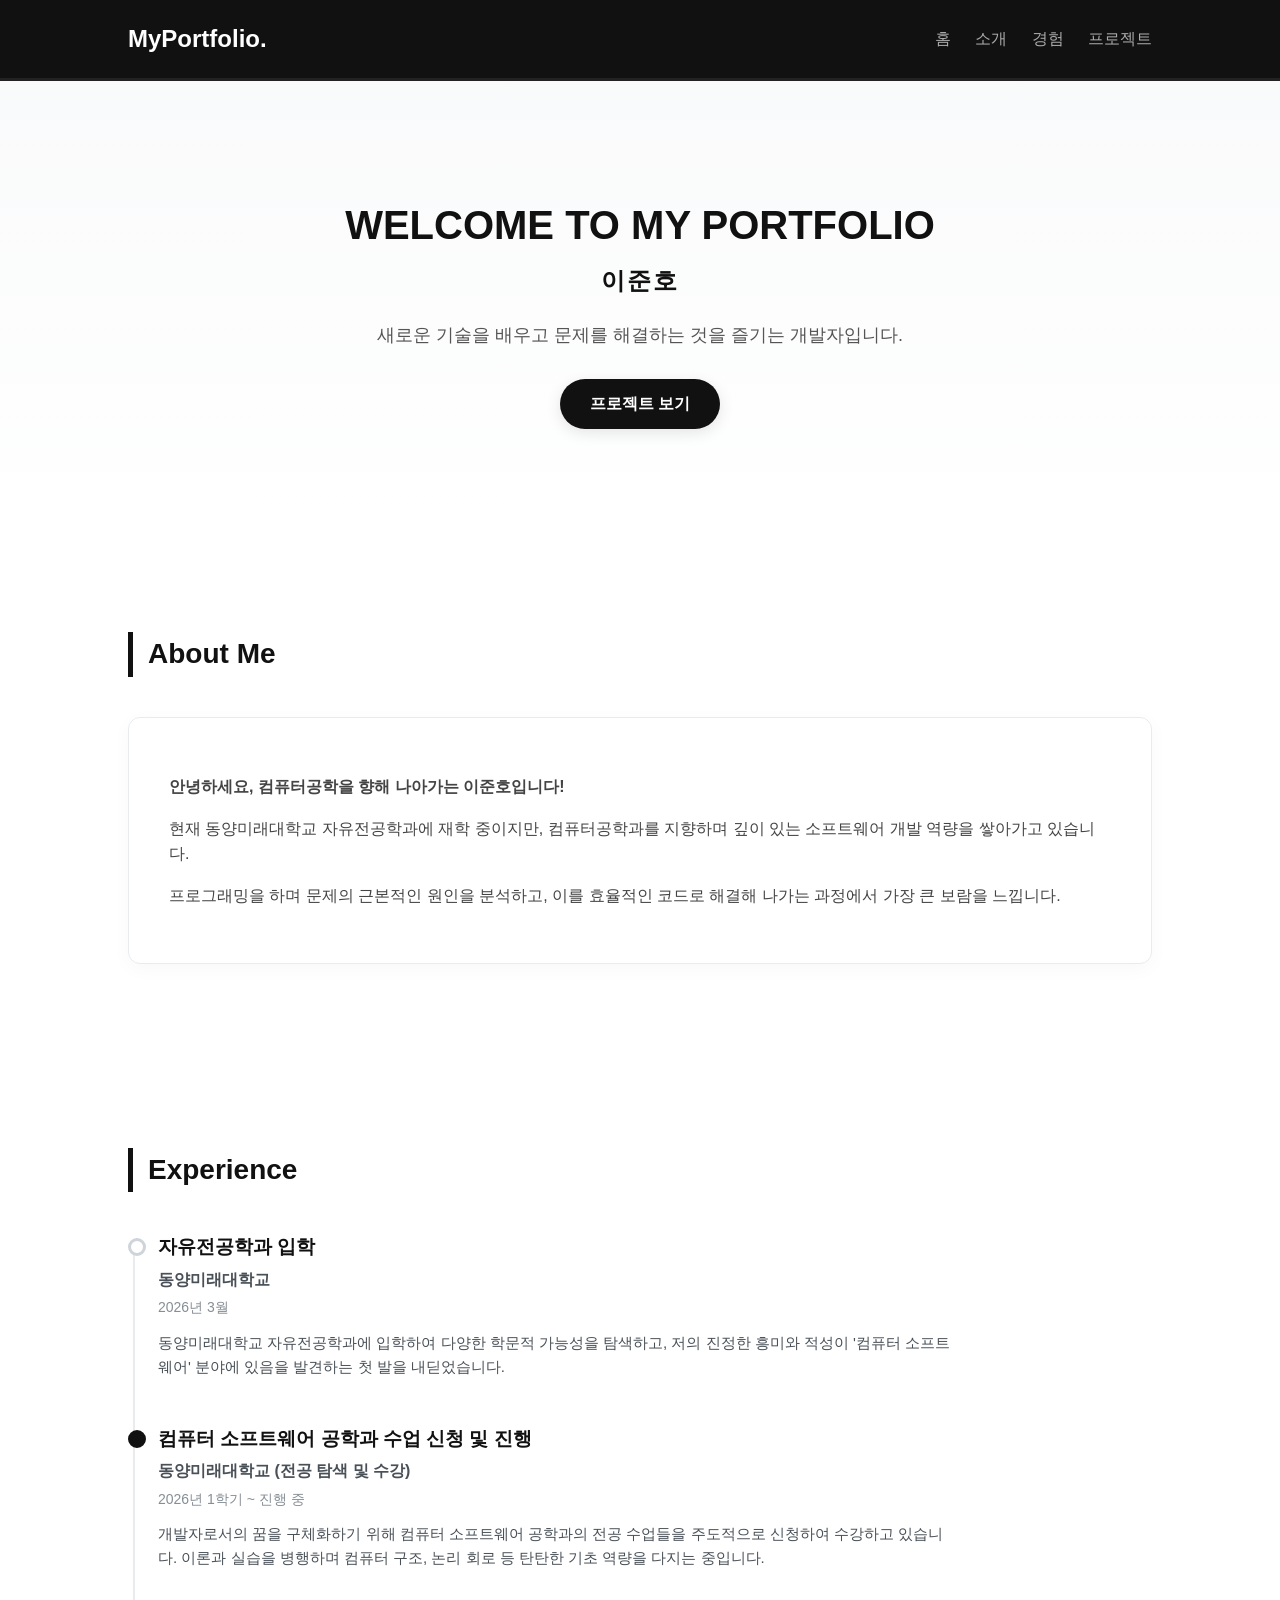
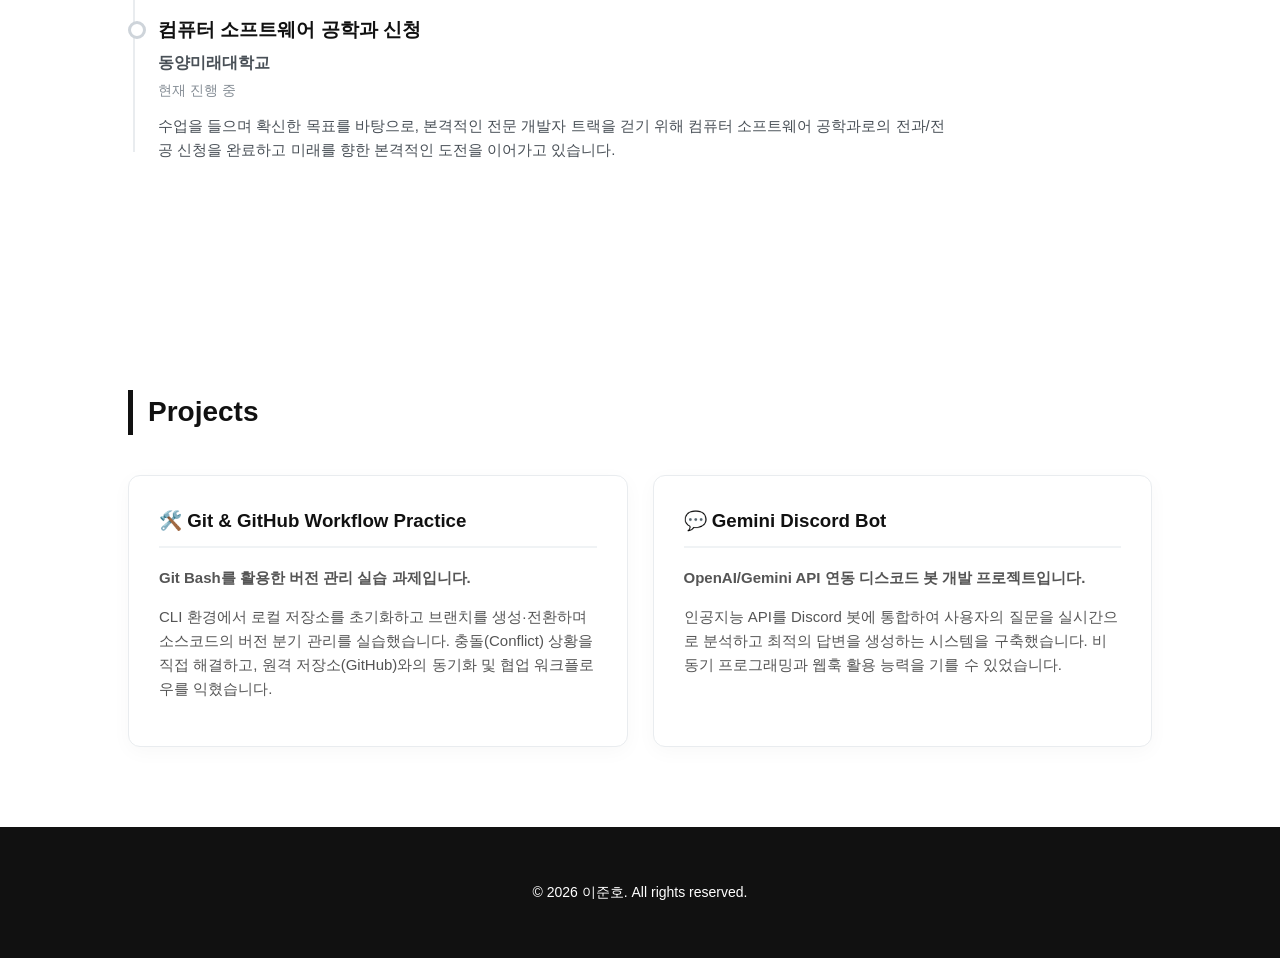
==== index.html @ fdf2a6be "Create index.html" ====
<!DOCTYPE html>
<html lang="ko">
<head>
    <meta charset="UTF-8">
    <meta name="viewport" content="width=device-width, initial-scale=1.0">
    <title>이준호 | Portfolio</title>
    <style>
        /* [CSS] 웹사이트 디자인 꾸미기 */
        
        /* 1. 전체 기본 설정 */
        body {
            font-family: 'Arial', sans-serif;
            line-height: 1.6;
            margin: 0;
            padding: 0;
            background-color: #ffffff; /* 전체 배경: 흰색 */
            color: #222222; /* 글자색: 진한 회색 */
        }

        /* 2. 상단 메뉴바 고정 설정 */
        header {
            background-color: #111111; /* 메뉴바: 검정색 */
            padding: 20px 10%;
            display: flex;
            justify-content: space-between;
            align-items: center;
            border-bottom: 3px solid #222222; /* 포인트 선: 짙은 회색으로 변경 */
            
            /* 상단 고정 */
            position: fixed;
            top: 0;
            left: 0;
            right: 0;
            z-index: 1000;
        }

        header .logo {
            font-size: 24px;
            font-weight: bold;
            color: #ffffff; /* 로고: 흰색 */
        }

        header nav a {
            color: #aaaaaa; /* 기본 메뉴 글자: 연한 회색 */
            text-decoration: none;
            margin-left: 20px;
            font-weight: 500;
            transition: 0.3s;
        }

        header nav a:hover {
            color: #ffffff; /* 마우스 올리면 흰색으로 선명하게 변경 */
        }

        /* 3. 메인 소개 섹션 */
        .hero {
            padding: 160px 10% 100px 10%;
            text-align: center;
            background: linear-gradient(to bottom, #f8f9fa, #ffffff); /* 부드러운 밝은 회색 그라데이션 */
        }

        .hero h1 {
            font-size: 40px;
            color: #111111;
            margin-bottom: 5px;
        }

        .hero .my-name {
            font-size: 24px;
            color: #111111; /* 이름: 검정색으로 변경 */
            font-weight: bold;
            margin-top: 0;
            margin-bottom: 20px;
            letter-spacing: 2px;
        }

        .hero p {
            font-size: 18px;
            color: #555555;
            margin-bottom: 30px;
        }

        /* 강조 버튼 스타일 */
        .btn {
            display: inline-block;
            background-color: #111111; /* 버튼 배경: 검정색으로 변경 */
            color: #ffffff;
            padding: 12px 30px;
            text-decoration: none;
            font-weight: bold;
            border-radius: 25px;
            transition: 0.3s;
            box-shadow: 0 4px 15px rgba(0, 0, 0, 0.1); /* 그림자 톤 다운 */
        }

        .btn:hover {
            background-color: #333333; /* 마우스 올리면 짙은 회색 */
            transform: scale(1.05);
        }

        /* 4. 본문 공통 섹션 스타일 */
        .container {
            padding: 80px 10%;
            scroll-margin-top: 80px; 
        }

        .section-title {
            font-size: 28px;
            color: #111111;
            border-left: 5px solid #111111; /* 왼쪽 세로선: 검정색으로 변경 */
            padding-left: 15px;
            margin-bottom: 40px;
            font-weight: bold;
        }

        /* 5. 자기 소개 카드 스타일 */
        .about-card {
            background-color: #ffffff;
            padding: 40px;
            border-radius: 12px;
            border: 1px solid #e9ecef;
            box-shadow: 0 5px 20px rgba(0, 0, 0, 0.03);
        }

        .about-card p {
            font-size: 16px;
            color: #444444;
            margin-bottom: 15px;
        }

        /* 6. 세로형 타임라인(Experience) 스타일 구조 */
        .timeline {
            position: relative;
            padding-left: 30px;
            margin-top: 20px;
        }

        .timeline::before {
            content: '';
            position: absolute;
            left: 5px;
            top: 10px;
            bottom: 10px;
            width: 2px;
            background-color: #e9ecef;
        }

        .timeline-item {
            position: relative;
            margin-bottom: 45px;
        }

        .timeline-item::before {
            content: '';
            position: absolute;
            left: -30px;
            top: 6px;
            width: 12px;
            height: 12px;
            border-radius: 50%;
            background-color: #ffffff;
            border: 3px solid #ced4da;
            z-index: 2;
            transition: 0.3s;
        }

        /* 활성화 상태의 타임라인 노드 색상 변경 */
        .timeline-item.active::before {
            border-color: #111111; /* 활성화 원 테두리: 검정색 */
            background-color: #111111; /* 활성화 원 내부: 검정색 */
        }

        .timeline-title {
            font-size: 19px;
            font-weight: bold;
            color: #111111;
            margin: 0 0 4px 0;
        }

        .timeline-subtitle {
            font-size: 16px;
            font-weight: bold;
            color: #495057; /* 서브타이틀: 단정한 다크 회색으로 변경 */
            margin: 0 0 4px 0;
        }

        .timeline-date {
            font-size: 14px;
            color: #868e96;
            margin: 0 0 12px 0;
        }

        .timeline-content {
            font-size: 15px;
            color: #495057;
            margin: 0;
            max-width: 800px;
        }

        /* 7. 프로젝트 리스트 배치 (그리드 레이아웃) */
        .grid {
            display: grid;
            grid-template-columns: repeat(auto-fit, minmax(280px, 1fr));
            gap: 25px;
        }

        .card {
            background-color: #ffffff;
            padding: 30px;
            border-radius: 12px;
            border: 1px solid #e9ecef;
            box-shadow: 0 5px 20px rgba(0, 0, 0, 0.03);
            transition: 0.3s;
        }

        .card:hover {
            transform: translateY(-5px);
            border-color: #111111; /* 카드 호버 시 테두리: 검정색으로 변경 */
        }

        .card h3 {
            margin-top: 0;
            color: #111111;
            border-bottom: 2px solid #f0f3f5;
            padding-bottom: 10px;
        }
        
        .card p {
            color: #555555;
            font-size: 15px;
            line-height: 1.6;
        }

        /* 8. 하단 정보 */
        footer {
            text-align: center;
            padding: 40px;
            background-color: #111111;
            color: #ffffff;
            font-size: 14px;
        }

        /* 스크롤 애니메이션 */
        html {
            scroll-behavior: smooth;
        }
    </style>
</head>
<body id="top">

    <header>
        <div class="logo">MyPortfolio.</div>
        <nav>
            <a href="#top">홈</a>
            <a href="#about">소개</a>
            <a href="#experience">경험</a>
            <a href="#projects">프로젝트</a>
        </nav>
    </header>

    <section class="hero">
        <h1>WELCOME TO MY PORTFOLIO</h1>
        <h2 class="my-name">이준호</h2> 
        <p>새로운 기술을 배우고 문제를 해결하는 것을 즐기는 개발자입니다.</p>
        <a href="#projects" class="btn">프로젝트 보기</a>
    </section>

    <section id="about" class="container">
        <h2 class="section-title">About Me</h2>
        <div class="about-card">
            <p><strong>안녕하세요, 컴퓨터공학을 향해 나아가는 이준호입니다!</strong></p>
            <p>현재 동양미래대학교 자유전공학과에 재학 중이지만, 컴퓨터공학과를 지향하며 깊이 있는 소프트웨어 개발 역량을 쌓아가고 있습니다.</p>
            <p>프로그래밍을 하며 문제의 근본적인 원인을 분석하고, 이를 효율적인 코드로 해결해 나가는 과정에서 가장 큰 보람을 느낍니다.</p>
        </div>
    </section>

    <section id="experience" class="container">
        <h2 class="section-title">Experience</h2>
        <div class="timeline">
            
            <div class="timeline-item">
                <h3 class="timeline-title">자유전공학과 입학</h3>
                <p class="timeline-subtitle">동양미래대학교</p>
                <p class="timeline-date">2026년 3월</p>
                <p class="timeline-content">동양미래대학교 자유전공학과에 입학하여 다양한 학문적 가능성을 탐색하고, 저의 진정한 흥미와 적성이 '컴퓨터 소프트웨어' 분야에 있음을 발견하는 첫 발을 내딛었습니다.</p>
            </div>

            <div class="timeline-item active">
                <h3 class="timeline-title">컴퓨터 소프트웨어 공학과 수업 신청 및 진행</h3>
                <p class="timeline-subtitle">동양미래대학교 (전공 탐색 및 수강)</p>
                <p class="timeline-date">2026년 1학기 ~ 진행 중</p>
                <p class="timeline-content">개발자로서의 꿈을 구체화하기 위해 컴퓨터 소프트웨어 공학과의 전공 수업들을 주도적으로 신청하여 수강하고 있습니다. 이론과 실습을 병행하며 컴퓨터 구조, 논리 회로 등 탄탄한 기초 역량을 다지는 중입니다.</p>
            </div>
            
            <div class="timeline-item">
                <h3 class="timeline-title">컴퓨터 소프트웨어 공학과 신청</h3>
                <p class="timeline-subtitle">동양미래대학교</p>
                <p class="timeline-date">현재 진행 중</p>
                <p class="timeline-content">수업을 들으며 확신한 목표를 바탕으로, 본격적인 전문 개발자 트랙을 걷기 위해 컴퓨터 소프트웨어 공학과로의 전과/전공 신청을 완료하고 미래를 향한 본격적인 도전을 이어가고 있습니다.</p>
            </div>
            
        </div>
    </section>

    <section id="projects" class="container">
        <h2 class="section-title">Projects</h2>
        <div class="grid">
            <div class="card">
                <h3>🛠️ Git & GitHub Workflow Practice</h3>
                <p><strong>Git Bash를 활용한 버전 관리 실습 과제입니다.</strong></p>
                <p>CLI 환경에서 로컬 저장소를 초기화하고 브랜치를 생성·전환하며 소스코드의 버전 분기 관리를 실습했습니다. 충돌(Conflict) 상황을 직접 해결하고, 원격 저장소(GitHub)와의 동기화 및 협업 워크플로우를 익혔습니다.</p>
            </div>
            
            <div class="card">
                <h3>💬 Gemini Discord Bot</h3>
                <p><strong>OpenAI/Gemini API 연동 디스코드 봇 개발 프로젝트입니다.</strong></p>
                <p>인공지능 API를 Discord 봇에 통합하여 사용자의 질문을 실시간으로 분석하고 최적의 답변을 생성하는 시스템을 구축했습니다. 비동기 프로그래밍과 웹훅 활용 능력을 기를 수 있었습니다.</p>
            </div>
        </div>
    </section>

    <footer>
        <p>© 2026 이준호. All rights reserved.</p>
    </footer>

</body>
</html>
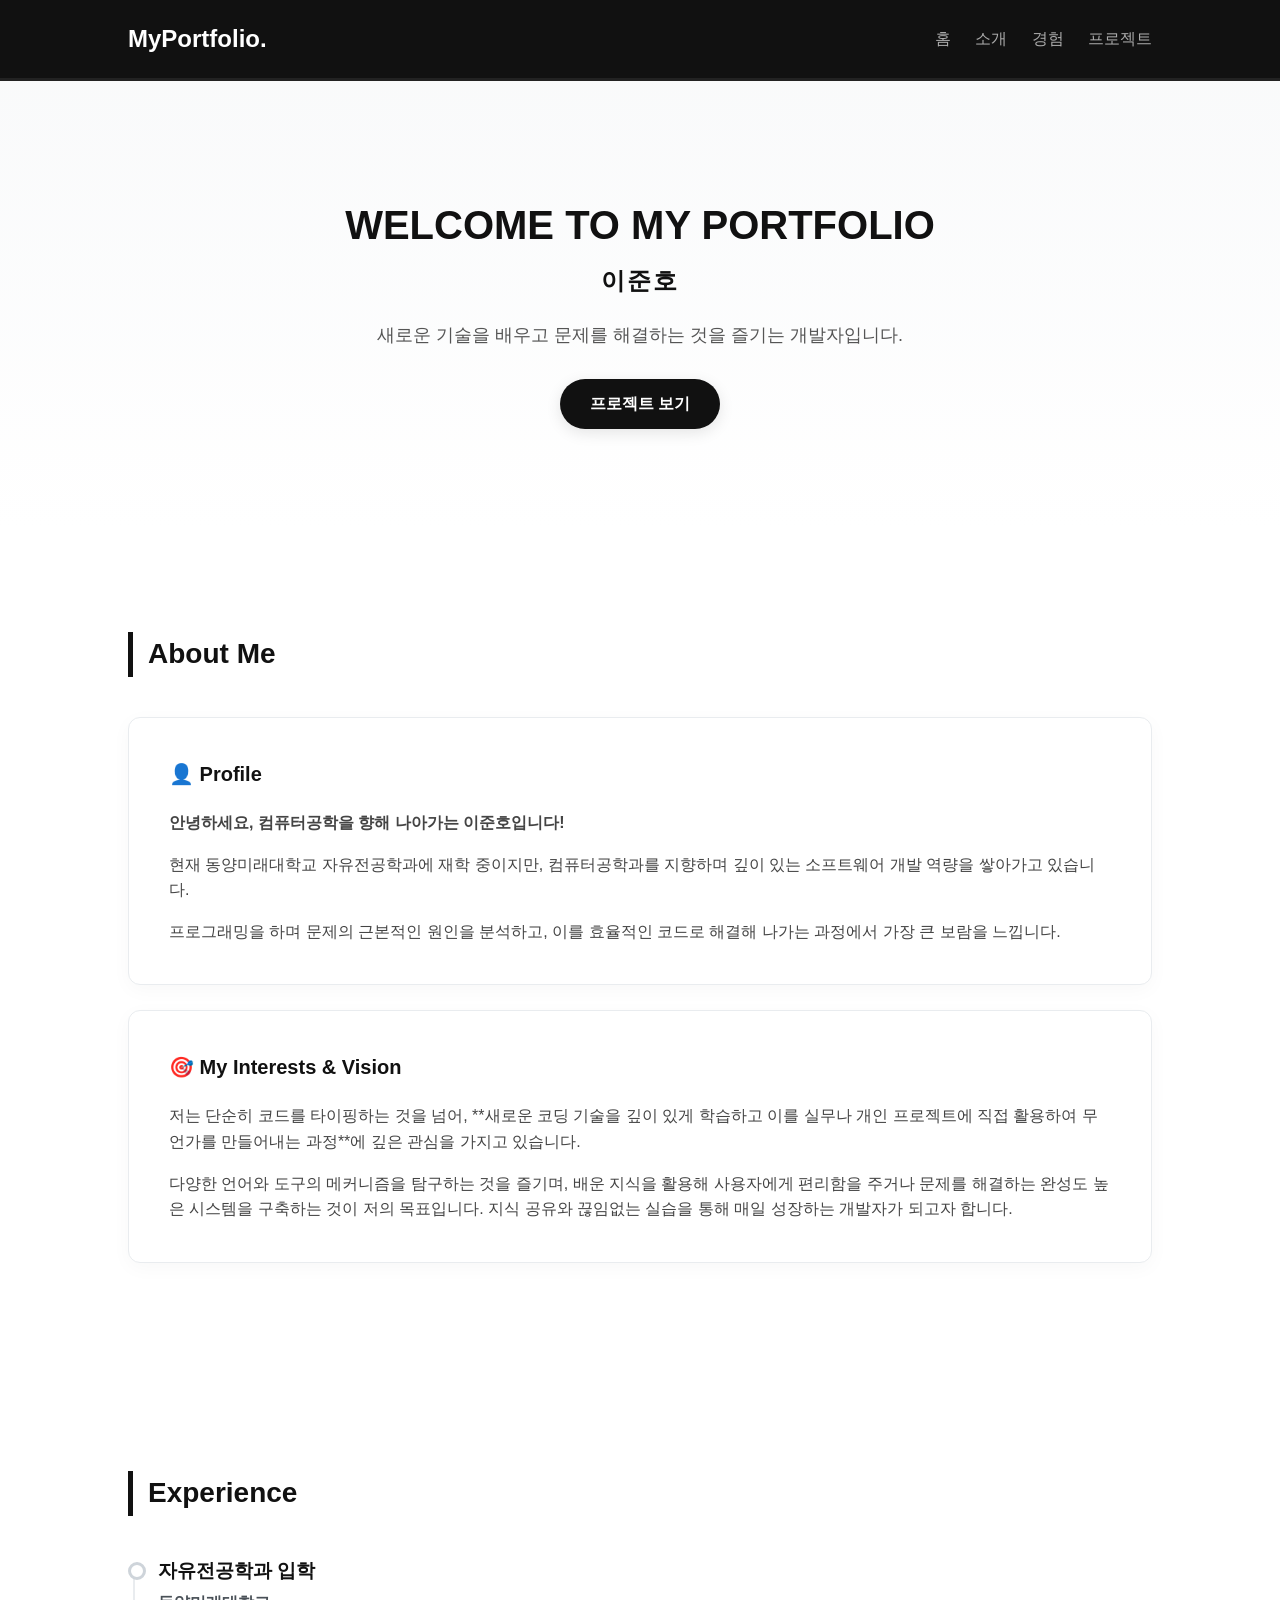
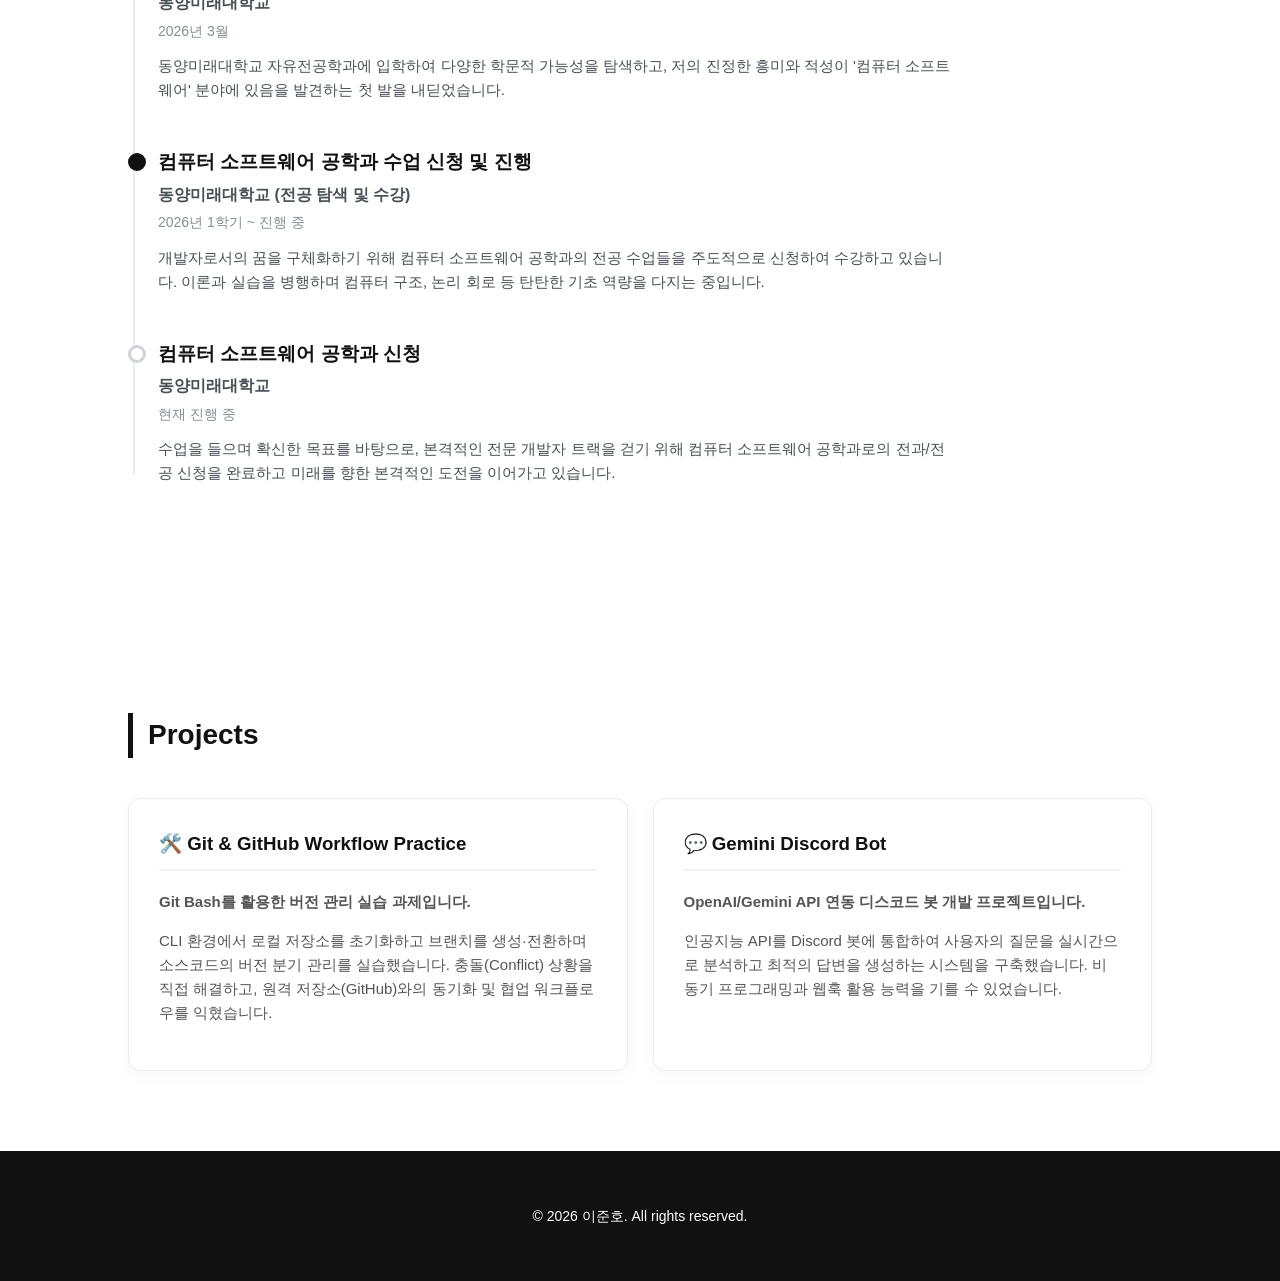
==== commit e2706731: "Update index.html" ====
--- a/index.html
+++ b/index.html
@@ -24,7 +24,7 @@
             display: flex;
             justify-content: space-between;
             align-items: center;
-            border-bottom: 3px solid #222222; /* 포인트 선: 짙은 회색으로 변경 */
+            border-bottom: 3px solid #222222; /* 포인트 선: 짙은 회색 */
             
             /* 상단 고정 */
             position: fixed;
@@ -49,14 +49,14 @@
         }
 
         header nav a:hover {
-            color: #ffffff; /* 마우스 올리면 흰색으로 선명하게 변경 */
+            color: #ffffff; /* 마우스 올리면 흰색 */
         }
 
         /* 3. 메인 소개 섹션 */
         .hero {
             padding: 160px 10% 100px 10%;
             text-align: center;
-            background: linear-gradient(to bottom, #f8f9fa, #ffffff); /* 부드러운 밝은 회색 그라데이션 */
+            background: linear-gradient(to bottom, #f8f9fa, #ffffff); 
         }
 
         .hero h1 {
@@ -67,7 +67,7 @@
 
         .hero .my-name {
             font-size: 24px;
-            color: #111111; /* 이름: 검정색으로 변경 */
+            color: #111111; 
             font-weight: bold;
             margin-top: 0;
             margin-bottom: 20px;
@@ -83,18 +83,18 @@
         /* 강조 버튼 스타일 */
         .btn {
             display: inline-block;
-            background-color: #111111; /* 버튼 배경: 검정색으로 변경 */
+            background-color: #111111; 
             color: #ffffff;
             padding: 12px 30px;
             text-decoration: none;
             font-weight: bold;
             border-radius: 25px;
             transition: 0.3s;
-            box-shadow: 0 4px 15px rgba(0, 0, 0, 0.1); /* 그림자 톤 다운 */
+            box-shadow: 0 4px 15px rgba(0, 0, 0, 0.1); 
         }
 
         .btn:hover {
-            background-color: #333333; /* 마우스 올리면 짙은 회색 */
+            background-color: #333333; 
             transform: scale(1.05);
         }
 
@@ -107,7 +107,7 @@
         .section-title {
             font-size: 28px;
             color: #111111;
-            border-left: 5px solid #111111; /* 왼쪽 세로선: 검정색으로 변경 */
+            border-left: 5px solid #111111; /* 왼쪽 세로선: 검정색 */
             padding-left: 15px;
             margin-bottom: 40px;
             font-weight: bold;
@@ -120,12 +120,24 @@
             border-radius: 12px;
             border: 1px solid #e9ecef;
             box-shadow: 0 5px 20px rgba(0, 0, 0, 0.03);
+            margin-bottom: 25px; /* 박스 간격 설정을 위해 추가 */
+        }
+
+        .about-card h3 {
+            margin-top: 0;
+            margin-bottom: 20px;
+            font-size: 20px;
+            color: #111111;
         }
 
         .about-card p {
             font-size: 16px;
             color: #444444;
             margin-bottom: 15px;
+        }
+
+        .about-card p:last-child {
+            margin-bottom: 0;
         }
 
         /* 6. 세로형 타임라인(Experience) 스타일 구조 */
@@ -164,10 +176,10 @@
             transition: 0.3s;
         }
 
-        /* 활성화 상태의 타임라인 노드 색상 변경 */
+        /* 활성화 상태의 타임라인 노드 색상 */
         .timeline-item.active::before {
-            border-color: #111111; /* 활성화 원 테두리: 검정색 */
-            background-color: #111111; /* 활성화 원 내부: 검정색 */
+            border-color: #111111; 
+            background-color: #111111; 
         }
 
         .timeline-title {
@@ -180,7 +192,7 @@
         .timeline-subtitle {
             font-size: 16px;
             font-weight: bold;
-            color: #495057; /* 서브타이틀: 단정한 다크 회색으로 변경 */
+            color: #495057; 
             margin: 0 0 4px 0;
         }
 
@@ -215,7 +227,7 @@
 
         .card:hover {
             transform: translateY(-5px);
-            border-color: #111111; /* 카드 호버 시 테두리: 검정색으로 변경 */
+            border-color: #111111; 
         }
 
         .card h3 {
@@ -248,6 +260,7 @@
 </head>
 <body id="top">
 
+    <!-- 상단 영역 -->
     <header>
         <div class="logo">MyPortfolio.</div>
         <nav>
@@ -258,6 +271,7 @@
         </nav>
     </header>
 
+    <!-- 메인 타이틀 영역 -->
     <section class="hero">
         <h1>WELCOME TO MY PORTFOLIO</h1>
         <h2 class="my-name">이준호</h2> 
@@ -265,19 +279,32 @@
         <a href="#projects" class="btn">프로젝트 보기</a>
     </section>
 
+    <!-- 자기 소개 섹션 -->
     <section id="about" class="container">
         <h2 class="section-title">About Me</h2>
+        
+        <!-- 첫 번째 박스: 기본 인적 사항 및 학업 트랙 -->
         <div class="about-card">
+            <h3>👤 Profile</h3>
             <p><strong>안녕하세요, 컴퓨터공학을 향해 나아가는 이준호입니다!</strong></p>
             <p>현재 동양미래대학교 자유전공학과에 재학 중이지만, 컴퓨터공학과를 지향하며 깊이 있는 소프트웨어 개발 역량을 쌓아가고 있습니다.</p>
             <p>프로그래밍을 하며 문제의 근본적인 원인을 분석하고, 이를 효율적인 코드로 해결해 나가는 과정에서 가장 큰 보람을 느낍니다.</p>
         </div>
+
+        <!-- 두 번째 박스: 관심 분야 및 개발 비전 (새롭게 추가된 영역!) -->
+        <div class="about-card">
+            <h3>🎯 My Interests & Vision</h3>
+            <p>저는 단순히 코드를 타이핑하는 것을 넘어, **새로운 코딩 기술을 깊이 있게 학습하고 이를 실무나 개인 프로젝트에 직접 활용하여 무언가를 만들어내는 과정**에 깊은 관심을 가지고 있습니다.</p>
+            <p>다양한 언어와 도구의 메커니즘을 탐구하는 것을 즐기며, 배운 지식을 활용해 사용자에게 편리함을 주거나 문제를 해결하는 완성도 높은 시스템을 구축하는 것이 저의 목표입니다. 지식 공유와 끊임없는 실습을 통해 매일 성장하는 개발자가 되고자 합니다.</p>
+        </div>
     </section>
 
+    <!-- 경험 섹션 -->
     <section id="experience" class="container">
         <h2 class="section-title">Experience</h2>
         <div class="timeline">
             
+            <!-- 항목 1: 자유전공학과 입학 -->
             <div class="timeline-item">
                 <h3 class="timeline-title">자유전공학과 입학</h3>
                 <p class="timeline-subtitle">동양미래대학교</p>
@@ -285,6 +312,7 @@
                 <p class="timeline-content">동양미래대학교 자유전공학과에 입학하여 다양한 학문적 가능성을 탐색하고, 저의 진정한 흥미와 적성이 '컴퓨터 소프트웨어' 분야에 있음을 발견하는 첫 발을 내딛었습니다.</p>
             </div>
 
+            <!-- 항목 2: 수업 진행 -->
             <div class="timeline-item active">
                 <h3 class="timeline-title">컴퓨터 소프트웨어 공학과 수업 신청 및 진행</h3>
                 <p class="timeline-subtitle">동양미래대학교 (전공 탐색 및 수강)</p>
@@ -292,6 +320,7 @@
                 <p class="timeline-content">개발자로서의 꿈을 구체화하기 위해 컴퓨터 소프트웨어 공학과의 전공 수업들을 주도적으로 신청하여 수강하고 있습니다. 이론과 실습을 병행하며 컴퓨터 구조, 논리 회로 등 탄탄한 기초 역량을 다지는 중입니다.</p>
             </div>
             
+            <!-- 항목 3: 학과 신청 -->
             <div class="timeline-item">
                 <h3 class="timeline-title">컴퓨터 소프트웨어 공학과 신청</h3>
                 <p class="timeline-subtitle">동양미래대학교</p>
@@ -302,15 +331,18 @@
         </div>
     </section>
 
+    <!-- 프로젝트 섹션 -->
     <section id="projects" class="container">
         <h2 class="section-title">Projects</h2>
         <div class="grid">
+            <!-- 첫 번째 박스: Git Bash 실습 과제 -->
             <div class="card">
                 <h3>🛠️ Git & GitHub Workflow Practice</h3>
                 <p><strong>Git Bash를 활용한 버전 관리 실습 과제입니다.</strong></p>
                 <p>CLI 환경에서 로컬 저장소를 초기화하고 브랜치를 생성·전환하며 소스코드의 버전 분기 관리를 실습했습니다. 충돌(Conflict) 상황을 직접 해결하고, 원격 저장소(GitHub)와의 동기화 및 협업 워크플로우를 익혔습니다.</p>
             </div>
             
+            <!-- 두 번째 박스: 디스코드 봇 -->
             <div class="card">
                 <h3>💬 Gemini Discord Bot</h3>
                 <p><strong>OpenAI/Gemini API 연동 디스코드 봇 개발 프로젝트입니다.</strong></p>
@@ -319,6 +351,7 @@
         </div>
     </section>
 
+    <!-- 하단 영역 -->
     <footer>
         <p>© 2026 이준호. All rights reserved.</p>
     </footer>
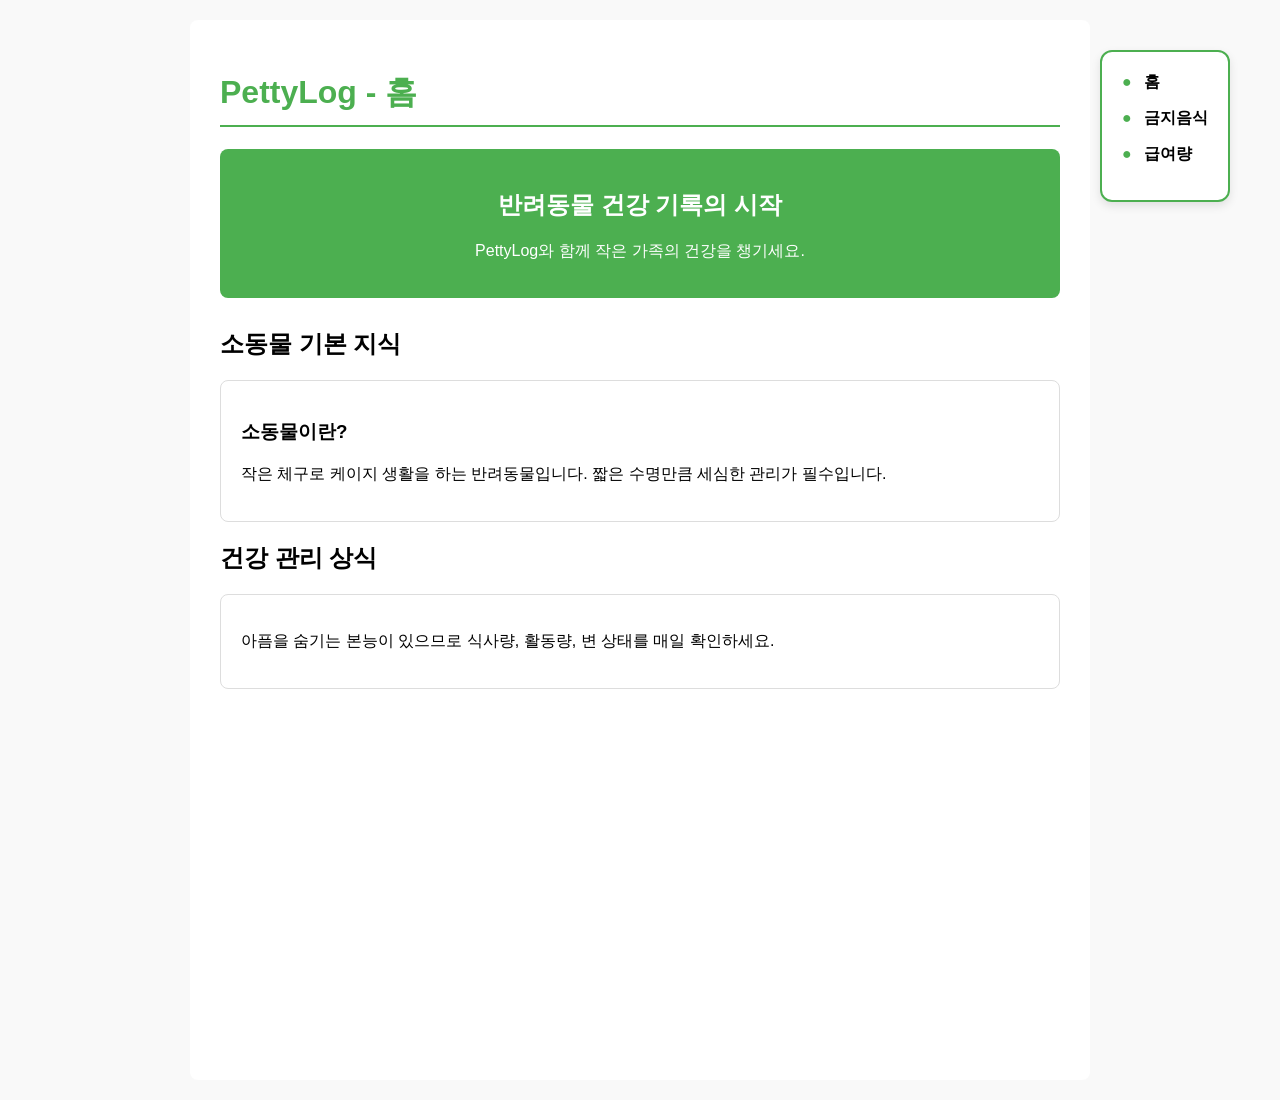
==== commit ecfe6a16: "Update and rename home.html to index.html" ====
--- a/index.html
+++ b/index.html
@@ -1,360 +1,36 @@
-<!DOCTYPE html>
-<html lang="ko">
-<head>
-    <meta charset="UTF-8">
-    <meta name="viewport" content="width=device-width, initial-scale=1.0">
-    <title>이준호 | Portfolio</title>
-    <style>
-        /* [CSS] 웹사이트 디자인 꾸미기 */
-        
-        /* 1. 전체 기본 설정 */
-        body {
-            font-family: 'Arial', sans-serif;
-            line-height: 1.6;
-            margin: 0;
-            padding: 0;
-            background-color: #ffffff; /* 전체 배경: 흰색 */
-            color: #222222; /* 글자색: 진한 회색 */
-        }
-
-        /* 2. 상단 메뉴바 고정 설정 */
-        header {
-            background-color: #111111; /* 메뉴바: 검정색 */
-            padding: 20px 10%;
-            display: flex;
-            justify-content: space-between;
-            align-items: center;
-            border-bottom: 3px solid #222222; /* 포인트 선: 짙은 회색 */
-            
-            /* 상단 고정 */
-            position: fixed;
-            top: 0;
-            left: 0;
-            right: 0;
-            z-index: 1000;
-        }
-
-        header .logo {
-            font-size: 24px;
-            font-weight: bold;
-            color: #ffffff; /* 로고: 흰색 */
-        }
-
-        header nav a {
-            color: #aaaaaa; /* 기본 메뉴 글자: 연한 회색 */
-            text-decoration: none;
-            margin-left: 20px;
-            font-weight: 500;
-            transition: 0.3s;
-        }
-
-        header nav a:hover {
-            color: #ffffff; /* 마우스 올리면 흰색 */
-        }
-
-        /* 3. 메인 소개 섹션 */
-        .hero {
-            padding: 160px 10% 100px 10%;
-            text-align: center;
-            background: linear-gradient(to bottom, #f8f9fa, #ffffff); 
-        }
-
-        .hero h1 {
-            font-size: 40px;
-            color: #111111;
-            margin-bottom: 5px;
-        }
-
-        .hero .my-name {
-            font-size: 24px;
-            color: #111111; 
-            font-weight: bold;
-            margin-top: 0;
-            margin-bottom: 20px;
-            letter-spacing: 2px;
-        }
-
-        .hero p {
-            font-size: 18px;
-            color: #555555;
-            margin-bottom: 30px;
-        }
-
-        /* 강조 버튼 스타일 */
-        .btn {
-            display: inline-block;
-            background-color: #111111; 
-            color: #ffffff;
-            padding: 12px 30px;
-            text-decoration: none;
-            font-weight: bold;
-            border-radius: 25px;
-            transition: 0.3s;
-            box-shadow: 0 4px 15px rgba(0, 0, 0, 0.1); 
-        }
-
-        .btn:hover {
-            background-color: #333333; 
-            transform: scale(1.05);
-        }
-
-        /* 4. 본문 공통 섹션 스타일 */
-        .container {
-            padding: 80px 10%;
-            scroll-margin-top: 80px; 
-        }
-
-        .section-title {
-            font-size: 28px;
-            color: #111111;
-            border-left: 5px solid #111111; /* 왼쪽 세로선: 검정색 */
-            padding-left: 15px;
-            margin-bottom: 40px;
-            font-weight: bold;
-        }
-
-        /* 5. 자기 소개 카드 스타일 */
-        .about-card {
-            background-color: #ffffff;
-            padding: 40px;
-            border-radius: 12px;
-            border: 1px solid #e9ecef;
-            box-shadow: 0 5px 20px rgba(0, 0, 0, 0.03);
-            margin-bottom: 25px; /* 박스 간격 설정을 위해 추가 */
-        }
-
-        .about-card h3 {
-            margin-top: 0;
-            margin-bottom: 20px;
-            font-size: 20px;
-            color: #111111;
-        }
-
-        .about-card p {
-            font-size: 16px;
-            color: #444444;
-            margin-bottom: 15px;
-        }
-
-        .about-card p:last-child {
-            margin-bottom: 0;
-        }
-
-        /* 6. 세로형 타임라인(Experience) 스타일 구조 */
-        .timeline {
-            position: relative;
-            padding-left: 30px;
-            margin-top: 20px;
-        }
-
-        .timeline::before {
-            content: '';
-            position: absolute;
-            left: 5px;
-            top: 10px;
-            bottom: 10px;
-            width: 2px;
-            background-color: #e9ecef;
-        }
-
-        .timeline-item {
-            position: relative;
-            margin-bottom: 45px;
-        }
-
-        .timeline-item::before {
-            content: '';
-            position: absolute;
-            left: -30px;
-            top: 6px;
-            width: 12px;
-            height: 12px;
-            border-radius: 50%;
-            background-color: #ffffff;
-            border: 3px solid #ced4da;
-            z-index: 2;
-            transition: 0.3s;
-        }
-
-        /* 활성화 상태의 타임라인 노드 색상 */
-        .timeline-item.active::before {
-            border-color: #111111; 
-            background-color: #111111; 
-        }
-
-        .timeline-title {
-            font-size: 19px;
-            font-weight: bold;
-            color: #111111;
-            margin: 0 0 4px 0;
-        }
-
-        .timeline-subtitle {
-            font-size: 16px;
-            font-weight: bold;
-            color: #495057; 
-            margin: 0 0 4px 0;
-        }
-
-        .timeline-date {
-            font-size: 14px;
-            color: #868e96;
-            margin: 0 0 12px 0;
-        }
-
-        .timeline-content {
-            font-size: 15px;
-            color: #495057;
-            margin: 0;
-            max-width: 800px;
-        }
-
-        /* 7. 프로젝트 리스트 배치 (그리드 레이아웃) */
-        .grid {
-            display: grid;
-            grid-template-columns: repeat(auto-fit, minmax(280px, 1fr));
-            gap: 25px;
-        }
-
-        .card {
-            background-color: #ffffff;
-            padding: 30px;
-            border-radius: 12px;
-            border: 1px solid #e9ecef;
-            box-shadow: 0 5px 20px rgba(0, 0, 0, 0.03);
-            transition: 0.3s;
-        }
-
-        .card:hover {
-            transform: translateY(-5px);
-            border-color: #111111; 
-        }
-
-        .card h3 {
-            margin-top: 0;
-            color: #111111;
-            border-bottom: 2px solid #f0f3f5;
-            padding-bottom: 10px;
-        }
-        
-        .card p {
-            color: #555555;
-            font-size: 15px;
-            line-height: 1.6;
-        }
-
-        /* 8. 하단 정보 */
-        footer {
-            text-align: center;
-            padding: 40px;
-            background-color: #111111;
-            color: #ffffff;
-            font-size: 14px;
-        }
-
-        /* 스크롤 애니메이션 */
-        html {
-            scroll-behavior: smooth;
-        }
-    </style>
-</head>
-<body id="top">
-
-    <!-- 상단 영역 -->
-    <header>
-        <div class="logo">MyPortfolio.</div>
-        <nav>
-            <a href="#top">홈</a>
-            <a href="#about">소개</a>
-            <a href="#experience">경험</a>
-            <a href="#projects">프로젝트</a>
-        </nav>
-    </header>
-
-    <!-- 메인 타이틀 영역 -->
-    <section class="hero">
-        <h1>WELCOME TO MY PORTFOLIO</h1>
-        <h2 class="my-name">이준호</h2> 
-        <p>새로운 기술을 배우고 문제를 해결하는 것을 즐기는 개발자입니다.</p>
-        <a href="#projects" class="btn">프로젝트 보기</a>
-    </section>
-
-    <!-- 자기 소개 섹션 -->
-    <section id="about" class="container">
-        <h2 class="section-title">About Me</h2>
-        
-        <!-- 첫 번째 박스: 기본 인적 사항 및 학업 트랙 -->
-        <div class="about-card">
-            <h3>👤 Profile</h3>
-            <p><strong>안녕하세요, 컴퓨터공학을 향해 나아가는 이준호입니다!</strong></p>
-            <p>현재 동양미래대학교 자유전공학과에 재학 중이지만, 컴퓨터공학과를 지향하며 깊이 있는 소프트웨어 개발 역량을 쌓아가고 있습니다.</p>
-            <p>프로그래밍을 하며 문제의 근본적인 원인을 분석하고, 이를 효율적인 코드로 해결해 나가는 과정에서 가장 큰 보람을 느낍니다.</p>
-        </div>
-
-        <!-- 두 번째 박스: 관심 분야 및 개발 비전 (새롭게 추가된 영역!) -->
-        <div class="about-card">
-            <h3>🎯 My Interests & Vision</h3>
-            <p>저는 단순히 코드를 타이핑하는 것을 넘어, **새로운 코딩 기술을 깊이 있게 학습하고 이를 실무나 개인 프로젝트에 직접 활용하여 무언가를 만들어내는 과정**에 깊은 관심을 가지고 있습니다.</p>
-            <p>다양한 언어와 도구의 메커니즘을 탐구하는 것을 즐기며, 배운 지식을 활용해 사용자에게 편리함을 주거나 문제를 해결하는 완성도 높은 시스템을 구축하는 것이 저의 목표입니다. 지식 공유와 끊임없는 실습을 통해 매일 성장하는 개발자가 되고자 합니다.</p>
-        </div>
-    </section>
-
-    <!-- 경험 섹션 -->
-    <section id="experience" class="container">
-        <h2 class="section-title">Experience</h2>
-        <div class="timeline">
-            
-            <!-- 항목 1: 자유전공학과 입학 -->
-            <div class="timeline-item">
-                <h3 class="timeline-title">자유전공학과 입학</h3>
-                <p class="timeline-subtitle">동양미래대학교</p>
-                <p class="timeline-date">2026년 3월</p>
-                <p class="timeline-content">동양미래대학교 자유전공학과에 입학하여 다양한 학문적 가능성을 탐색하고, 저의 진정한 흥미와 적성이 '컴퓨터 소프트웨어' 분야에 있음을 발견하는 첫 발을 내딛었습니다.</p>
-            </div>
-
-            <!-- 항목 2: 수업 진행 -->
-            <div class="timeline-item active">
-                <h3 class="timeline-title">컴퓨터 소프트웨어 공학과 수업 신청 및 진행</h3>
-                <p class="timeline-subtitle">동양미래대학교 (전공 탐색 및 수강)</p>
-                <p class="timeline-date">2026년 1학기 ~ 진행 중</p>
-                <p class="timeline-content">개발자로서의 꿈을 구체화하기 위해 컴퓨터 소프트웨어 공학과의 전공 수업들을 주도적으로 신청하여 수강하고 있습니다. 이론과 실습을 병행하며 컴퓨터 구조, 논리 회로 등 탄탄한 기초 역량을 다지는 중입니다.</p>
-            </div>
-            
-            <!-- 항목 3: 학과 신청 -->
-            <div class="timeline-item">
-                <h3 class="timeline-title">컴퓨터 소프트웨어 공학과 신청</h3>
-                <p class="timeline-subtitle">동양미래대학교</p>
-                <p class="timeline-date">현재 진행 중</p>
-                <p class="timeline-content">수업을 들으며 확신한 목표를 바탕으로, 본격적인 전문 개발자 트랙을 걷기 위해 컴퓨터 소프트웨어 공학과로의 전과/전공 신청을 완료하고 미래를 향한 본격적인 도전을 이어가고 있습니다.</p>
-            </div>
-            
-        </div>
-    </section>
-
-    <!-- 프로젝트 섹션 -->
-    <section id="projects" class="container">
-        <h2 class="section-title">Projects</h2>
-        <div class="grid">
-            <!-- 첫 번째 박스: Git Bash 실습 과제 -->
-            <div class="card">
-                <h3>🛠️ Git & GitHub Workflow Practice</h3>
-                <p><strong>Git Bash를 활용한 버전 관리 실습 과제입니다.</strong></p>
-                <p>CLI 환경에서 로컬 저장소를 초기화하고 브랜치를 생성·전환하며 소스코드의 버전 분기 관리를 실습했습니다. 충돌(Conflict) 상황을 직접 해결하고, 원격 저장소(GitHub)와의 동기화 및 협업 워크플로우를 익혔습니다.</p>
-            </div>
-            
-            <!-- 두 번째 박스: 디스코드 봇 -->
-            <div class="card">
-                <h3>💬 Gemini Discord Bot</h3>
-                <p><strong>OpenAI/Gemini API 연동 디스코드 봇 개발 프로젝트입니다.</strong></p>
-                <p>인공지능 API를 Discord 봇에 통합하여 사용자의 질문을 실시간으로 분석하고 최적의 답변을 생성하는 시스템을 구축했습니다. 비동기 프로그래밍과 웹훅 활용 능력을 기를 수 있었습니다.</p>
-            </div>
-        </div>
-    </section>
-
-    <!-- 하단 영역 -->
-    <footer>
-        <p>© 2026 이준호. All rights reserved.</p>
-    </footer>
-
-</body>
-</html>
+<!DOCTYPE html>
+<html lang="ko">
+<head>
+    <meta charset="UTF-8">
+    <title>PettyLog - 홈</title>
+    <link rel="stylesheet" href="style.css">
+</head>
+<body>
+    <nav class="side-menu">
+        <a href="index.html">홈</a>
+        <a href="noteat.html">금지음식</a>
+        <a href="feeding.html">급여량</a>
+    </nav>
+    <nav class="mobile-menu">
+        <a href="home.html">홈</a>
+        <a href="noteat.html">금지음식</a>
+        <a href="feeding.html">급여량</a>
+    </nav>
+    <main>
+        <h1>PettyLog - 홈</h1>
+        <div class="hero-box">
+            <h2>반려동물 건강 기록의 시작</h2>
+            <p>PettyLog와 함께 작은 가족의 건강을 챙기세요.</p>
+        </div>
+        <h2>소동물 기본 지식</h2>
+        <div class="info-card">
+            <h3>소동물이란?</h3>
+            <p>작은 체구로 케이지 생활을 하는 반려동물입니다. 짧은 수명만큼 세심한 관리가 필수입니다.</p>
+        </div>
+        <h2>건강 관리 상식</h2>
+        <div class="info-card">
+            <p>아픔을 숨기는 본능이 있으므로 식사량, 활동량, 변 상태를 매일 확인하세요.</p>
+        </div>
+    </main>
+</body>
+</html>
--- a/style.css
+++ b/style.css
@@ -0,0 +1,158 @@
+body {
+    font-family: 'Malgun Gothic', sans-serif;
+    margin: 0;
+    background-color: #f9f9f9;
+    display: flex;
+    justify-content: center;
+    padding: 20px;
+}
+
+main {
+    width: 840px;
+    padding: 30px;
+    background: white;
+    border-radius: 8px;
+    min-height: 1000px;
+}
+
+h1 {
+    color: #4CAF50;
+    border-bottom: 2px solid #4CAF50;
+    padding-bottom: 10px;
+}
+
+.side-menu {
+    position: fixed;
+    top: 50px;
+    right: 50px;
+    background: white;
+    padding: 20px;
+    border: 2px solid #4CAF50;
+    border-radius: 12px;
+    box-shadow: 0 4px 10px rgba(0, 0, 0, 0.1);
+    z-index: 1000;
+}
+
+.side-menu a {
+    display: block;
+    margin-bottom: 15px;
+    text-decoration: none;
+    color: black;
+    font-weight: bold;
+}
+
+.side-menu a::before {
+    content: "● ";
+    color: #4CAF50;
+    margin-right: 8px;
+}
+
+.mobile-menu {
+    display: none;
+}
+
+.hero-box {
+    background: #4CAF50;
+    color: white;
+    padding: 20px;
+    border-radius: 8px;
+    text-align: center;
+    margin-bottom: 30px;
+}
+
+.info-card {
+    background: white;
+    padding: 20px;
+    border-radius: 8px;
+    border: 1px solid #ddd;
+    margin-bottom: 20px;
+}
+
+.container {
+    display: flex;
+    gap: 20px;
+    margin-top: 20px;
+}
+
+.section {
+    flex: 1;
+}
+
+.item {
+    border: 1px solid #ddd;
+    padding: 12px;
+    margin-bottom: 10px;
+    border-radius: 6px;
+    font-size: 0.9em;
+}
+
+.caution-box {
+    background: #fff3e0;
+    padding: 20px;
+    border-radius: 8px;
+    margin-top: 20px;
+    border-left: 5px solid #fb8c00;
+}
+
+.warning-box {
+    background: #ffebee;
+    padding: 20px;
+    border-radius: 8px;
+    margin-top: 20px;
+    border-left: 5px solid #d32f2f;
+}
+
+table {
+    width: 100%;
+    border-collapse: collapse;
+    margin-top: 20px;
+    margin-bottom: 40px;
+}
+
+th, td {
+    border: 1px solid #ddd;
+    padding: 15px;
+    text-align: center;
+}
+
+th {
+    background-color: #4CAF50;
+    color: white;
+}
+
+.tips {
+    background: #e8f5e9;
+    padding: 20px;
+    border-radius: 8px;
+    margin-top: 20px;
+}
+
+@media (max-width: 768px) {
+    .side-menu {
+        display: none;
+    }
+
+    .mobile-menu {
+        display: flex;
+        justify-content: center;
+        gap: 30px;
+        background: white;
+        padding: 15px;
+        border-bottom: 2px solid #4CAF50;
+        position: fixed;
+        top: 0;
+        left: 0;
+        width: 100%;
+        z-index: 1000;
+    }
+
+    .mobile-menu a {
+        text-decoration: none;
+        color: black;
+        font-weight: bold;
+    }
+
+    body {
+        padding-top: 60px;
+    }
+}
